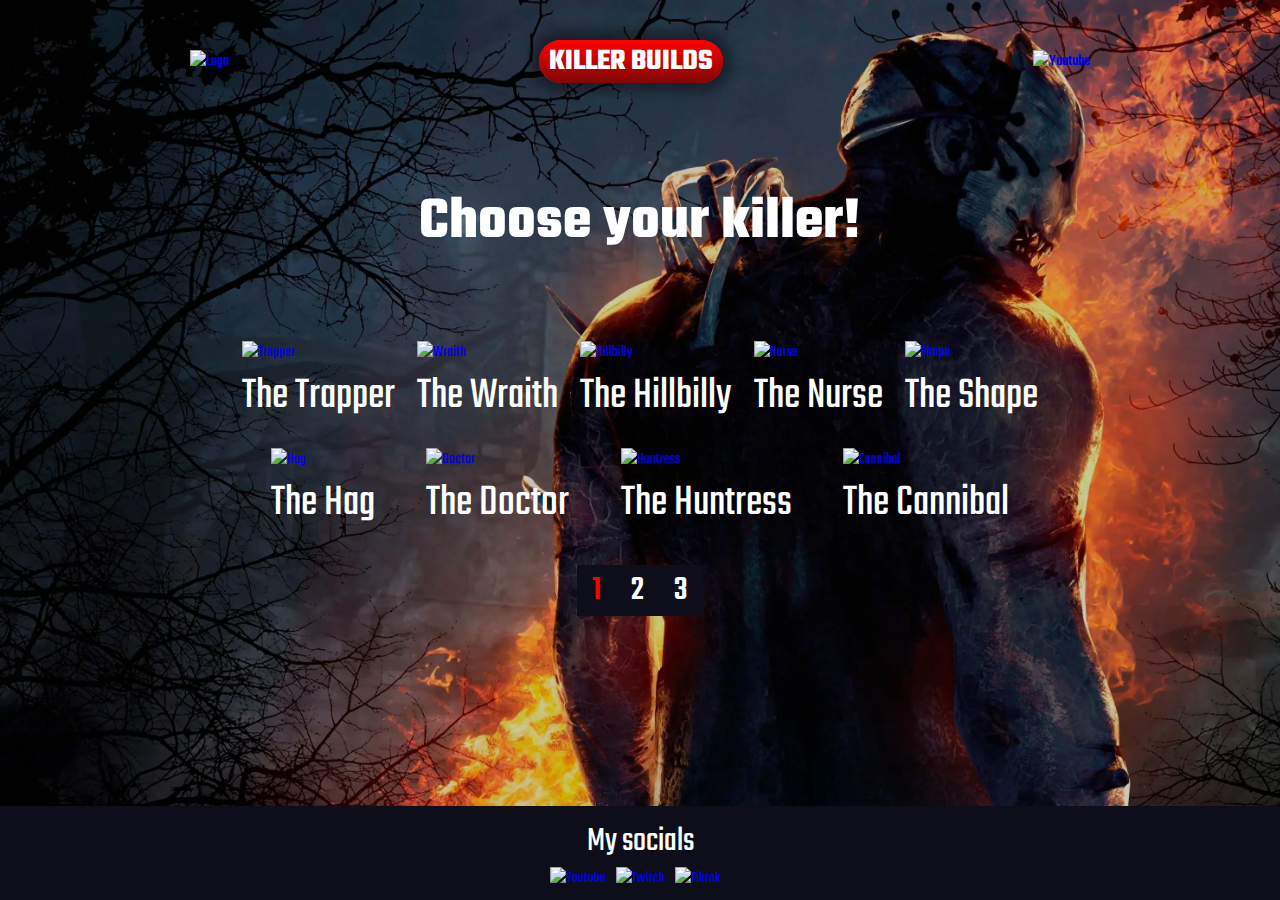
==== index.html @ 67a72c72 "DBD" ====
<!DOCTYPE html>
<html lang="en-US">
    <head>
        <title>Dead By Daylight Builds</title>
        <link rel="shortcut icon" type="image/png" href="image/mainlogo.png">
        <meta charset="utf-8">
        <meta name="viewport" content="width=device-width">
        <link href="https://fonts.googleapis.com/css2?family=Teko:wght@300;400;500;700&display=swap" rel="stylesheet">
        <link rel="stylesheet" href="style.css">
        
    </head>
    <body class="page">
        <div class="wrapper">
            <header class="main-header">
                <div class="header__container">
                    <nav class="main-navigation">
                        
                            <div class="main-navigation-wrapper">
                
                                <ul class="site-navigation">
                                    <li>
                                        <a href="#" class="header-logo">
                                            <img src="image/mainlogo.png" width="120" alt="Logo">
                                        </a>
                                    </li>
                                    <li>
                                        <a class="killer_builds" href="#">KILLER BUILDS</a>
                                    </li>
                                    <li>
                                        <a class="youtube-icon" href="https://www.youtube.com/channel/UCB594rGAiC7ltEw6AsaqjHA/videos"><img src="image/icon/Youtube.webp" width="100" alt="Youtube"></a>
                                    </li>
                                </ul>
                            </div>    
                    </nav> 
                </div>   
            </header>
            <main class="main">
                <section class="killers">
                    <div class="killers__container">
                       <h2 class="main-title">Choose your killer!</h2>
                    </div>
                    <ul class="killer-list">
                        <li class="killer-item">
                            <figure>
                                <a href="killerpage.html"><img src="image/killers/K01_charPreview_portrait.webp" width="200" alt="Trapper"></a>
                                <figcaption class="killer-name">The Trapper</figcaption>
                            </figure>
                            
                        </li>
                        <li class="killer-item">
                            <figure>
                                <a href="#"><img src="image/killers/K02_charPreview_portrait.webp"  width="200" alt="Wraith"></a>
                                <figcaption class="killer-name">The Wraith</figcaption>
                            </figure>
                            
                        </li>
                         <li class="killer-item">
                            <figure>
                                <a href="#"><img src="image/killers/K03_charPreview_portrait.webp" width="200" alt="Hillbilly"></a>
                                <figcaption class="killer-name">The Hillbilly</figcaption>
                            </figure>
                            
                        </li>
                       <li class="killer-item">
                            <figure>
                                <a href="#"><img src="image/killers/K04_charPreview_portrait.webp"  width="200" alt="Nurse"></a>
                                <figcaption class="killer-name">The Nurse</figcaption>
                            </figure>
                            
                        </li>
                        <li class="killer-item">
                            <figure>
                                <a href="#"><img src="image/killers/K05_charPreview_portrait.webp" width="200" alt="Shape"></a>
                                <figcaption class="killer-name">The Shape</figcaption>
                            </figure>
                            
                        </li>
                        <li class="killer-item">
                            <figure>
                                <a href="#"><img src="image/killers/K06_charPreview_portrait.webp"  width="200" alt="Hag"></a>
                                <figcaption class="killer-name">The Hag</figcaption>
                            </figure>
                            
                        </li>
                        <li class="killer-item">
                            <figure>
                                <a href="killerpage.html"><img src="image/killers/K07_charPreview_portrait.webp" width="200" alt="Doctor"></a>
                                <figcaption class="killer-name">The Doctor</figcaption>
                            </figure>
                            
                        </li>
                        <li class="killer-item">
                            <figure>
                                <a href="#"><img src="image/killers/K08_charPreview_portrait.webp"  width="200" alt="Huntress"></a>
                                <figcaption class="killer-name">The Huntress</figcaption>
                            </figure>
                            
                        </li>
                        <li class="killer-item">
                            <figure>
                                <a href="#"><img src="image/killers/K09_charPreview_portrait.webp" width="200" alt="Cannibal"></a>
                                <figcaption class="killer-name">The Cannibal</figcaption>
                            </figure>
                           
                        </li>
                    </ul>
                </section>
                
                <div class="page-number">
                    <div class="page-number__container">
                        <ul class="page-list">
                            <li><a class="page1" href="#" style="color: red;
                                pointer-events: none;">1</a></li>
                            <li><a class="page2" href="secondpage.html">2</a></li>
                            <li><a class="page3" href="thirdpage.html">3</a></li>
                            
                        
                        </ul>
                    </div>
                </div>
               
            </main>
         </div>   
         
            <footer class="footer">
                <div class="footer__container">
                  <h3 class="social-title">My socials</h3>
                  <ul class="icon-list">
                    <li class="icon-item">
                        <a href="#"><img src="image/icon/Youtube.webp" width="60" alt="Youtube"></a>
                    </li>
                    <li class="icon-item">
                        <a href="#"><img src="image/icon/Twitch.webp" width="60" alt="Twitch"></a>  
                    </li>
                    <li class="icon-item">
                        <a href="#"><img src="image/icon/Tiktok.webp" width="60" alt="Tiktok"></a>  
                    </li>
                  </ul>
                </div>
                
            </footer>
        
            
    </body>
</html>
---- style.css ----
*{
    margin: 0;
    padding: 0;
    box-sizing: border-box;
}
body{
    font-family: 'Teko';
    font-size: 16px;
    font-weight: 400;
    color: #fff;
    min-height: 100vh;
    background-image: url(Image/bg1\ \(1\).webp);
    
    background-repeat: no-repeat;
    background-attachment: fixed;
    background-size: cover;
    background-color: #0a0a0a;
    
    
    
}

ul{
    list-style: none;
}

a{
    text-decoration: none;
}
.wrapper{
    overflow: hidden;
    display: flex;
    
    min-height: 100%;
    
}
[class*="__container"] { /*Center*/
    max-width: 900px;
    margin: 0px auto;
   
}
.main-header {
    position: absolute;/*Фиксация шапки*/
    width: 100%;
    top: 0;
    left: 0;
    z-index: 50;
    
    
}

   
.main-navigation {
    font-size: 16px;
    font-weight: 500;
    flex: 1 1 auto;
}

.site-navigation {
    display: flex;
    padding: 40px 0px;
    flex-wrap: wrap;
    align-items: center;
    justify-content: space-between;
}
.site-navigation li{
    
}
.killer_builds{
    font-size: 30px;
    font-weight: bold;
    padding:0px 10px ;
    background-color: red;
    color: #fff;
    border-radius: 32px;
    background-image: -moz-linear-gradient( 90deg, rgb(255,255,255) 0%, rgb(255,0,0) 0%, rgb(128,7,7) 0%, rgb(255,0,0) 100%);
    background-image: -webkit-linear-gradient( 90deg, rgb(255,255,255) 0%, rgb(255,0,0) 0%, rgb(128,7,7) 0%, rgb(255,0,0) 100%);
    background-image: -ms-linear-gradient( 90deg, rgb(255,255,255) 0%, rgb(255,0,0) 0%, rgb(128,7,7) 0%, rgb(255,0,0) 100%);
    box-shadow: 0px 0px 11.97px 9.03px rgba(0, 0, 0, 0.38);      
}
.killer_builds:hover{
    color: red;
    background-image: -moz-linear-gradient( 90deg, rgb(255,0,0) 0%, rgb(128,7,7) 0%, rgb(255,255,255) 0%, rgb(255,255,255) 100%);
    background-image: -webkit-linear-gradient( 90deg, rgb(255,0,0) 0%, rgb(128,7,7) 0%, rgb(255,255,255) 0%, rgb(255,255,255) 100%);
    background-image: -ms-linear-gradient( 90deg, rgb(255,0,0) 0%, rgb(128,7,7) 0%, rgb(255,255,255) 0%, rgb(255,255,255) 100%);
    transition: 0.5s;
}
.header-logo img:hover{
    transform: scale(1.1);
    transition: 0.5s;
}
.youtube-icon img:hover{
    transform: scale(1.1);
    transition: 0.5s;
}
/*Main*/

.main {
    flex: 1; /*Для прибивания футера вниз*/
}

.killers {
    padding-top: 180px;
    
}
.killers__container{
    display: flex;
    flex-wrap: wrap;
    z-index: 999;
        
    
}
.main-title{
    font-size: 60px;
    margin: 0 auto;
}
.killer-list {
    max-width: 800px;
    display: flex;
    justify-content: space-evenly;
    margin: 0 auto;
    padding-top: 75px;
    flex-wrap: wrap;
    gap: 20px;
}
.killer-item:hover {
    transform: scale(1.1);
    transition: 0.5s ease;
}
.killer-name{
    font-size: 45px;
    text-align: center;
}

/*Pagination*/
.page-number {
    margin-top: 30px;
    margin-bottom: 30px;
}
.page-list{
    display: flex;
    justify-content: center;
}
.page-list li a{
    font-size: 35px;
    padding-right: 30px;
    font-weight: 500;
    background-color: #0d0e19;
    cursor: pointer;
    color: #fff;
}
.page-list  li a:last-of-type {
    padding-right: 15px;
}
.page-list li a:first-of-type {
    padding-left: 15px;
    
}

.page-number__container ul li a:hover{
    color: red;
    transition: 0.5s ease;
}
/*Footer*/
.footer{
    background-color: #0d0e19;
    padding: 10px 0px;
    position: sticky;
    top: 100%;
    
}
.social-title{
    display: flex;
    justify-content: center;
    font-size: 35px;
    font-weight: 400;
    
}
.icon-list {
    display: flex  ;
    justify-content: center;
}
.icon-item {
    padding-right: 10px;
}

/*Inner page*/
.main-innerpage{
    flex: 1 1 auto; /*Для прибивания футера вниз*/
    max-width: 1000px;
    margin: 0 auto;
    margin-top: 200px;
    padding-left: 80px;
    padding-right: 80px;
    
}
.killer-info{
    
}

.box{
    display: flex;
    background-color: rgba(19, 19, 20, 0.9);
    padding: 25px;
    border-radius: 23px;
    
    
}
.killer-heading{
    font-size: 45px;
    font-weight: 400;
    text-align: center;
    
}
.stats{
    margin-bottom: 15px;
    
}

.content {
    margin-left: 25px;
    
}
.content h4{
    font-size: 40px;
    font-weight: 300;
    line-height: 36px;
}
.content p{
   font-size: 24px;
   font-weight: 400;
   
   text-align: justify;
  
}


.build-name{
    font-size: 36px;
    font-weight: 400;
    margin-bottom: 20px;
    
}
.build-box{
    
    background-color: rgba(19, 19, 20, 0.9);
    padding: 25px;
    border-radius: 23px;
    margin-bottom: 35px;
}
.perk-names{
    font-size: 34px;
    font-weight: 400;
    margin-top: 20px;
}
.perk-list{
    display: flex;
}
.perk-list div{
    margin-right: 15px;
}
.perk-name{
    text-align: center;
}
.perk{
    background-color: #323232;
    border: 5px solid rgb(7, 7, 7);
    border-radius: 33px;
    width:fit-content;
    padding: 5px;
}
.addon{
    background-color: #323232;
    border: 5px solid rgb(7, 7, 7);
    border-radius: 33px;
    
    width:fit-content;

}
.addon-list{
    display: flex;
}
.build-description{
    margin: 25px 0;
}
.build-description p{
    margin-top: 10px;
   
}
.build-video{
    display: flex;
    justify-content: space-between;
}
b{
    font-size: 26px;
    font-weight: 400;
    color: #ffcc02;
}
/*Tooltip*/
.one{
    position: relative;
}
.one .perk-container{
    display: none;
    position: absolute;
    transform: translateX(-50%) translateY(-100%);
    top: 0;
    left: 50%;


}
.one:hover .perk-container{
    display: block;
    transition: 0.9s ease;
}
.one img{
    cursor: pointer;
}
.tooltip{
    background-color: rgb(207, 9, 9);
    width: 400px;
    padding: 10px;
    
}
.tooltip .title-of-perk{
    font-size: 35px;
}
.description-of-perk{
    background-color: rgb(0, 0, 0);
    width: 400px;
    padding: 15px;
}
.one .description-of-perk .description-perk-text{
    font-size: 25px;
    font-weight: 300;
   
}
.one .description-of-perk .killers-perk{
    font-size: 25px;
    margin-top: 15px;
    font-weight: 400;
}


/*Strike*/
.strike span{
    font-size: 40px;
    
    margin: 25px 0;
}
.strike {
    display: block;
    text-align: center;
    overflow: hidden;
    white-space: nowrap; 
}

.strike > span {
    position: relative;
    display: inline-block;
}

.strike > span:before,
.strike > span:after {
    content: "";
    position: absolute;
    top: 50%;
    width: 9999px;
    height: 3px;
    background: #fff;
}

.strike > span:before {
    right: 100%;
    margin-right: 15px;
}

.strike > span:after {
    left: 100%;
    margin-left: 15px;
}

/*Media Adaptive*/

@media (max-width:376px){
    [class*="__container"] { /*Center*/
        max-width: 400px;
        margin: 0px auto;
       
    }
    .site-navigation{
        margin-left: 10px;
        margin-right: 10px;
    }
    .header-logo img{
        width: 80px;
    }
    .killer_builds{
        font-size: 26px;
    }
    .youtube-icon img{
        width: 80px;
    }
    .main-title{
        font-size: 36px;
        margin: 0 auto;
    }
    .killers__container{
        max-width: 400px;
        margin: 0;
    }
    .killer-list{
        max-width: 400px;
        padding-top: 40px;
    }
    .killer-item a img{
        width: 120px;
    }
    .killer-name{
        font-size: 30px;
    }
    .page-list li a{
        font-size: 26px;
    }
    .social-title{
        font-size: 26px;
    }
    .icon-item a img{
        width: 40px;
    }
}
@media (max-width:435px){
    [class*="__container"] { /*Center*/
        max-width: 400px;
        margin: 0px auto;
       
    }
    .header-logo img{
        width: 80px;
    }
    .killer_builds{
        font-size: 26px;
    }
    .youtube-icon img{
        width: 80px;
    }
    .main-title{
        font-size: 36px;
        margin: 0 auto;
    }
    .killers__container{
        max-width: 400px;
        margin: 0;
    }
    .killer-list{
        max-width: 400px;
        padding-top: 40px;
    }
    .killer-item a img{
        width: 120px;
    }
    .killer-name{
        font-size: 30px;
    }
    .page-list li a{
        font-size: 26px;
    }
    .social-title{
        font-size: 26px;
    }
    .icon-item a img{
        width: 40px;
    }
}
@media (max-width:330px){
    [class*="__container"] { /*Center*/
        max-width: 400px;
        margin: 0px auto;
       
    }
    .header-logo img{
        width: 60px;
    }
    .killer_builds{
        font-size: 20px;
    }
    .youtube-icon img{
        width: 60px;
    }
    .main-title{
        font-size: 30px;
        margin: 0 auto;
    }
    .killers__container{
        max-width: 400px;
        margin: 0;
    }
    .killer-list{
        max-width: 400px;
        padding-top: 40px;
    }
    .killer-item a img{
        width: 120px;
    }
    .killer-name{
        font-size: 30px;
    }
    .killers{
        padding-top: 120px;
    }
    .page-list li a{
        font-size: 26px;
    }
    .social-title{
        font-size: 26px;
    }
    .icon-item a img{
        width: 40px;
    }
}

/*Killer Page Adaptive*/

@media (max-width:870px){
    .box{
        flex-direction: row;
    }
    
    .main-innerpage{
        max-width: 650px;
        padding: 0;
    }
    .imgbx{
       
    }
    .imgbx img{
        width: 150px;
        
    }
    .killer-heading{
        font-size: 40px;
        
        padding-left: 0;
    }
    .content{
        margin: 0;
    }
    .content p{
        font-size:24px;
        margin-right: 15px;
        margin-left: 15px;
    }
    .stats h4{
        font-size: 40px;
        margin-left: 15px;
    }
    .stats{
        
    }
    .stats img{
        width: 35px;
    }
    .perk-list img{
        width: 100px;
    }
    .build-name{
        font-size: 40px;
    }
    .perk-names{
        font-size: 34px;
    }
    .perk-list .one{
        margin-right: 0;
    }
    .addon-list img{
        width: 95px;
    }
    .build-description h4{
        font-size: 40px;
    }
    .build-description b{
        font-size: 26px;
       
    }  
    .build-description p{
        margin-left: 0;
    }  
    .build-video iframe{
        width: 250px;
        height: 190px;
    }
}
@media (max-width:376px){
    .box{
        flex-direction: column;
    }
    
    .main-innerpage{
        max-width: 350px;
        padding: 0;
    }
    .imgbx{
       
    }
    .imgbx img{
        width: 120px;
        
    }
    .killer-heading{
        font-size: 30px;
        text-align: left;
        padding-left: 35px;
    }
    .content{
        margin: 0;
    }
    .content p{
        font-size:20px;
        margin-right: 15px;
        margin-left: 0;
    }
    .stats h4{
        font-size: 30px;
    }
    .stats{
        
    }
    .stats img{
        width: 35px;
    }
    .perk-list img{
        width: 70px;
    }
    .build-name{
        font-size: 30px;
    }
    .perk-names{
        font-size: 26px;
    }
    .perk-list .one{
        margin-right: 0;
    }
    .addon-list img{
        width: 75px;
    }
    .build-description h4{
        font-size: 30px;
    }
    .build-description b{
        font-size: 20px;
    }    
    .build-video iframe{
        width: 140px;
        height: 125px;
    }
}
@media (max-width:415px){
    .box{
        flex-direction: column;
    }
    
    .main-innerpage{
        max-width: 350px;
        padding: 0;
    }
    .imgbx{
       
    }
    .imgbx img{
        width: 120px;
        
    }
    .killer-heading{
        font-size: 30px;
        text-align: left;
        padding-left: 35px;
    }
    .content{
        margin: 0;
    }
    .content p{
        font-size:20px;
        margin-right: 15px;
        margin-left: 0;
    }
    .stats h4{
        font-size: 30px;
    }
    .stats{
        
    }
    .stats img{
        width: 35px;
    }
    .perk-list img{
        width: 70px;
    }
    .build-name{
        font-size: 30px;
    }
    .perk-names{
        font-size: 26px;
    }
    .perk-list .one{
        margin-right: 0;
    }
    .addon-list img{
        width: 75px;
    }
    .build-description h4{
        font-size: 30px;
    }
    .build-description b{
        font-size: 20px;
    }    
    .build-video iframe{
        width: 140px;
        height: 125px;
    }
}
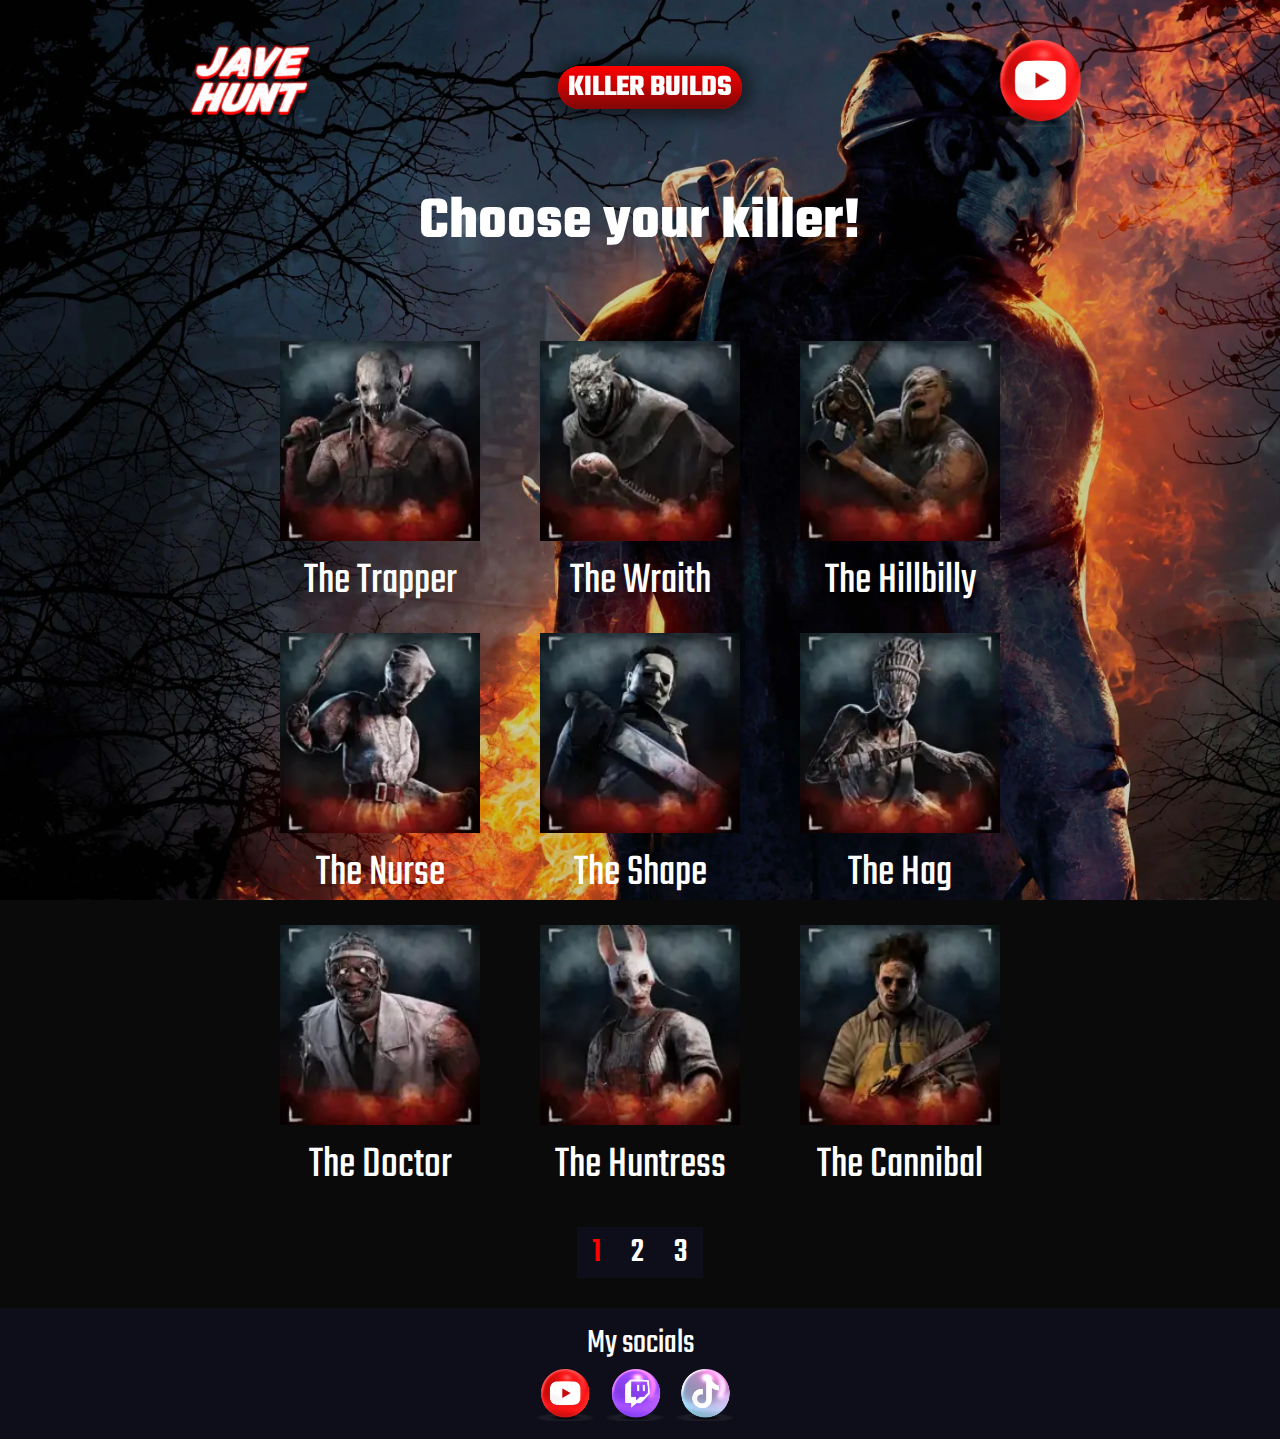
==== commit f709f2d5: "Update index.html" ====
--- a/index.html
+++ b/index.html
@@ -2,7 +2,7 @@
 <html lang="en-US">
     <head>
         <title>Dead By Daylight Builds</title>
-        <link rel="shortcut icon" type="image/png" href="image/mainlogo.png">
+        <link rel="shortcut icon" type="image/png" href="Image/mainlogo.png">
         <meta charset="utf-8">
         <meta name="viewport" content="width=device-width">
         <link href="https://fonts.googleapis.com/css2?family=Teko:wght@300;400;500;700&display=swap" rel="stylesheet">
@@ -20,14 +20,14 @@
                                 <ul class="site-navigation">
                                     <li>
                                         <a href="#" class="header-logo">
-                                            <img src="image/mainlogo.png" width="120" alt="Logo">
+                                            <img src="Image/mainlogo.png" width="120" alt="Logo">
                                         </a>
                                     </li>
                                     <li>
                                         <a class="killer_builds" href="#">KILLER BUILDS</a>
                                     </li>
                                     <li>
-                                        <a class="youtube-icon" href="https://www.youtube.com/channel/UCB594rGAiC7ltEw6AsaqjHA/videos"><img src="image/icon/Youtube.webp" width="100" alt="Youtube"></a>
+                                        <a class="youtube-icon" href="https://www.youtube.com/channel/UCB594rGAiC7ltEw6AsaqjHA/videos"><img src="Image/icon/Youtube.webp" width="100" alt="Youtube"></a>
                                     </li>
                                 </ul>
                             </div>    
@@ -42,63 +42,63 @@
                     <ul class="killer-list">
                         <li class="killer-item">
                             <figure>
-                                <a href="killerpage.html"><img src="image/killers/K01_charPreview_portrait.webp" width="200" alt="Trapper"></a>
+                                <a href="killerpage.html"><img src="Image/killers/K01_charPreview_portrait.webp" width="200" alt="Trapper"></a>
                                 <figcaption class="killer-name">The Trapper</figcaption>
                             </figure>
                             
                         </li>
                         <li class="killer-item">
                             <figure>
-                                <a href="#"><img src="image/killers/K02_charPreview_portrait.webp"  width="200" alt="Wraith"></a>
+                                <a href="#"><img src="Image/killers/K02_charPreview_portrait.webp"  width="200" alt="Wraith"></a>
                                 <figcaption class="killer-name">The Wraith</figcaption>
                             </figure>
                             
                         </li>
                          <li class="killer-item">
                             <figure>
-                                <a href="#"><img src="image/killers/K03_charPreview_portrait.webp" width="200" alt="Hillbilly"></a>
+                                <a href="#"><img src="Image/killers/K03_charPreview_portrait.webp" width="200" alt="Hillbilly"></a>
                                 <figcaption class="killer-name">The Hillbilly</figcaption>
                             </figure>
                             
                         </li>
                        <li class="killer-item">
                             <figure>
-                                <a href="#"><img src="image/killers/K04_charPreview_portrait.webp"  width="200" alt="Nurse"></a>
+                                <a href="#"><img src="Image/killers/K04_charPreview_portrait.webp"  width="200" alt="Nurse"></a>
                                 <figcaption class="killer-name">The Nurse</figcaption>
                             </figure>
                             
                         </li>
                         <li class="killer-item">
                             <figure>
-                                <a href="#"><img src="image/killers/K05_charPreview_portrait.webp" width="200" alt="Shape"></a>
+                                <a href="#"><img src="Image/killers/K05_charPreview_portrait.webp" width="200" alt="Shape"></a>
                                 <figcaption class="killer-name">The Shape</figcaption>
                             </figure>
                             
                         </li>
                         <li class="killer-item">
                             <figure>
-                                <a href="#"><img src="image/killers/K06_charPreview_portrait.webp"  width="200" alt="Hag"></a>
+                                <a href="#"><img src="Image/killers/K06_charPreview_portrait.webp"  width="200" alt="Hag"></a>
                                 <figcaption class="killer-name">The Hag</figcaption>
                             </figure>
                             
                         </li>
                         <li class="killer-item">
                             <figure>
-                                <a href="killerpage.html"><img src="image/killers/K07_charPreview_portrait.webp" width="200" alt="Doctor"></a>
+                                <a href="killerpage.html"><img src="Image/killers/K07_charPreview_portrait.webp" width="200" alt="Doctor"></a>
                                 <figcaption class="killer-name">The Doctor</figcaption>
                             </figure>
                             
                         </li>
                         <li class="killer-item">
                             <figure>
-                                <a href="#"><img src="image/killers/K08_charPreview_portrait.webp"  width="200" alt="Huntress"></a>
+                                <a href="#"><img src="Image/killers/K08_charPreview_portrait.webp"  width="200" alt="Huntress"></a>
                                 <figcaption class="killer-name">The Huntress</figcaption>
                             </figure>
                             
                         </li>
                         <li class="killer-item">
                             <figure>
-                                <a href="#"><img src="image/killers/K09_charPreview_portrait.webp" width="200" alt="Cannibal"></a>
+                                <a href="#"><img src="Image/killers/K09_charPreview_portrait.webp" width="200" alt="Cannibal"></a>
                                 <figcaption class="killer-name">The Cannibal</figcaption>
                             </figure>
                            
@@ -127,13 +127,13 @@
                   <h3 class="social-title">My socials</h3>
                   <ul class="icon-list">
                     <li class="icon-item">
-                        <a href="#"><img src="image/icon/Youtube.webp" width="60" alt="Youtube"></a>
+                        <a href="#"><img src="Image/icon/Youtube.webp" width="60" alt="Youtube"></a>
                     </li>
                     <li class="icon-item">
-                        <a href="#"><img src="image/icon/Twitch.webp" width="60" alt="Twitch"></a>  
+                        <a href="#"><img src="Image/icon/Twitch.webp" width="60" alt="Twitch"></a>  
                     </li>
                     <li class="icon-item">
-                        <a href="#"><img src="image/icon/Tiktok.webp" width="60" alt="Tiktok"></a>  
+                        <a href="#"><img src="Image/icon/Tiktok.webp" width="60" alt="Tiktok"></a>  
                     </li>
                   </ul>
                 </div>
@@ -142,4 +142,4 @@
         
             
     </body>
-</html>+</html>
